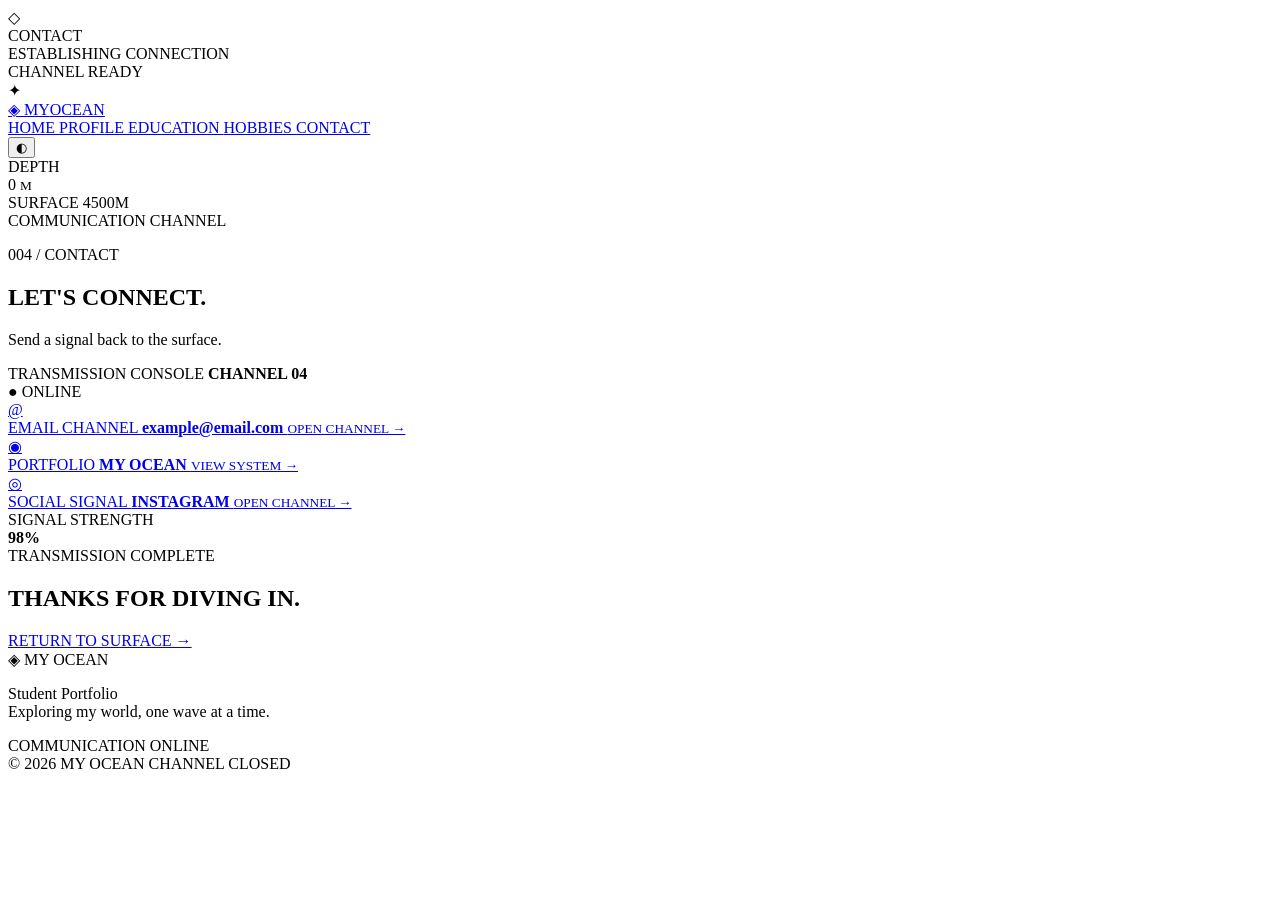
==== contact.html @ f9647137 "Create contact.html" ====
<!DOCTYPE html>
<html lang="th">

<head>

    <meta charset="UTF-8">

    <meta name="viewport"
          content="width=device-width, initial-scale=1.0">

    <title>CONTACT // MY OCEAN</title>

    <link rel="stylesheet"
          href="style.css">

    <script src="script.js" defer></script>

</head>

<body>

    <div class="loader">

        <div class="loader-core">

            <div class="loader-ring"></div>

            <div class="loader-symbol">
                ◇
            </div>

            <div class="loader-title">
                CONTACT
            </div>

            <div class="loader-subtitle">
                ESTABLISHING CONNECTION
            </div>

            <div class="loader-progress">
                <span></span>
            </div>

            <div class="loader-status">
                CHANNEL READY
            </div>

        </div>

    </div>


    <div class="custom-cursor">

        <div class="cursor-ring"></div>

        <div class="cursor-coral">
            ✦
        </div>

    </div>


    <div class="ocean-world">

        <div class="water-light"></div>

        <div class="underwater-grid"></div>

        <div class="deep-fog"></div>

        <div class="particles"></div>

        <div class="bubbles"></div>

        <div class="fish-school"></div>

        <div class="coral-field">

            <div class="coral coral-one"></div>
            <div class="coral coral-two"></div>

        </div>

    </div>


    <header class="main-header">

        <nav class="navbar">

            <a href="index.html"
               class="brand">

                <span class="brand-symbol">
                    ◈
                </span>

                MY<span>OCEAN</span>

            </a>


            <div class="nav-links">

                <a href="index.html">
                    HOME
                </a>

                <a href="profile.html">
                    PROFILE
                </a>

                <a href="education.html">
                    EDUCATION
                </a>

                <a href="hobby.html">
                    HOBBIES
                </a>

                <a href="contact.html"
                   class="active">
                    CONTACT
                </a>

            </div>


            <button class="theme-button"
                    id="themeButton">
                ◐
            </button>

        </nav>

    </header>


    <aside class="depth-panel">

        <div class="depth-label">
            DEPTH
        </div>

        <div class="depth-number">

            <span id="depthNumber">
                0
            </span>

            <small>M</small>

        </div>

        <div class="depth-line">

            <span id="depthFill"></span>

        </div>

        <div class="depth-range">
            SURFACE
            <span>4500M</span>
        </div>

    </aside>


    <main>

        <section class="page-hero">

            <div class="system-tag">
                <span></span>
                COMMUNICATION CHANNEL
            </div>

            <p class="hero-index">
                004 / CONTACT
            </p>

            <h1>
                LET'S
                <span>CONNECT.</span>
            </h1>

            <p>
                Send a signal back to the surface.
            </p>

        </section>


        <section class="section">

            <div class="contact-console reveal">

                <div class="console-header">

                    <div>

                        <span>
                            TRANSMISSION CONSOLE
                        </span>

                        <strong>
                            CHANNEL 04
                        </strong>

                    </div>

                    <div class="console-status">
                        ● ONLINE
                    </div>

                </div>


                <div class="contact-grid">


                    <a href="mailto:example@email.com"
                       class="contact-card tilt-card">

                        <div class="contact-icon">
                            @
                        </div>

                        <span>
                            EMAIL CHANNEL
                        </span>

                        <strong>
                            example@email.com
                        </strong>

                        <small>
                            OPEN CHANNEL →
                        </small>

                    </a>


                    <a href="#"
                       class="contact-card tilt-card">

                        <div class="contact-icon">
                            ◉
                        </div>

                        <span>
                            PORTFOLIO
                        </span>

                        <strong>
                            MY OCEAN
                        </strong>

                        <small>
                            VIEW SYSTEM →
                        </small>

                    </a>


                    <a href="#"
                       class="contact-card tilt-card">

                        <div class="contact-icon">
                            ◎
                        </div>

                        <span>
                            SOCIAL SIGNAL
                        </span>

                        <strong>
                            INSTAGRAM
                        </strong>

                        <small>
                            OPEN CHANNEL →
                        </small>

                    </a>


                </div>


                <div class="transmission">

                    <div class="transmission-wave"></div>

                    <span>
                        SIGNAL STRENGTH
                    </span>

                    <div class="signal-bars">

                        <i></i>
                        <i></i>
                        <i></i>
                        <i></i>
                        <i></i>

                    </div>

                    <strong>
                        98%
                    </strong>

                </div>

            </div>

        </section>


        <section class="quote-section">

            <div class="quote-content reveal">

                <span>
                    TRANSMISSION COMPLETE
                </span>

                <h2>
                    THANKS FOR
                    DIVING IN.
                </h2>

                <a href="index.html"
                   class="btn btn-primary">

                    RETURN TO SURFACE
                    →
                    
                </a>

            </div>

        </section>

    </main>


    <footer class="footer">

        <div class="footer-main">

            <div>

                <div class="footer-brand">
                    ◈ MY OCEAN
                </div>

                <p>
                    Student Portfolio
                    <br>
                    Exploring my world,
                    one wave at a time.
                </p>

            </div>

            <div class="footer-status">

                <span class="live-dot"></span>

                COMMUNICATION ONLINE

            </div>

        </div>

        <div class="footer-bottom">

            <span>
                © 2026 MY OCEAN
            </span>

            <span>
                CHANNEL CLOSED
            </span>

        </div>

    </footer>

</body>
</html>
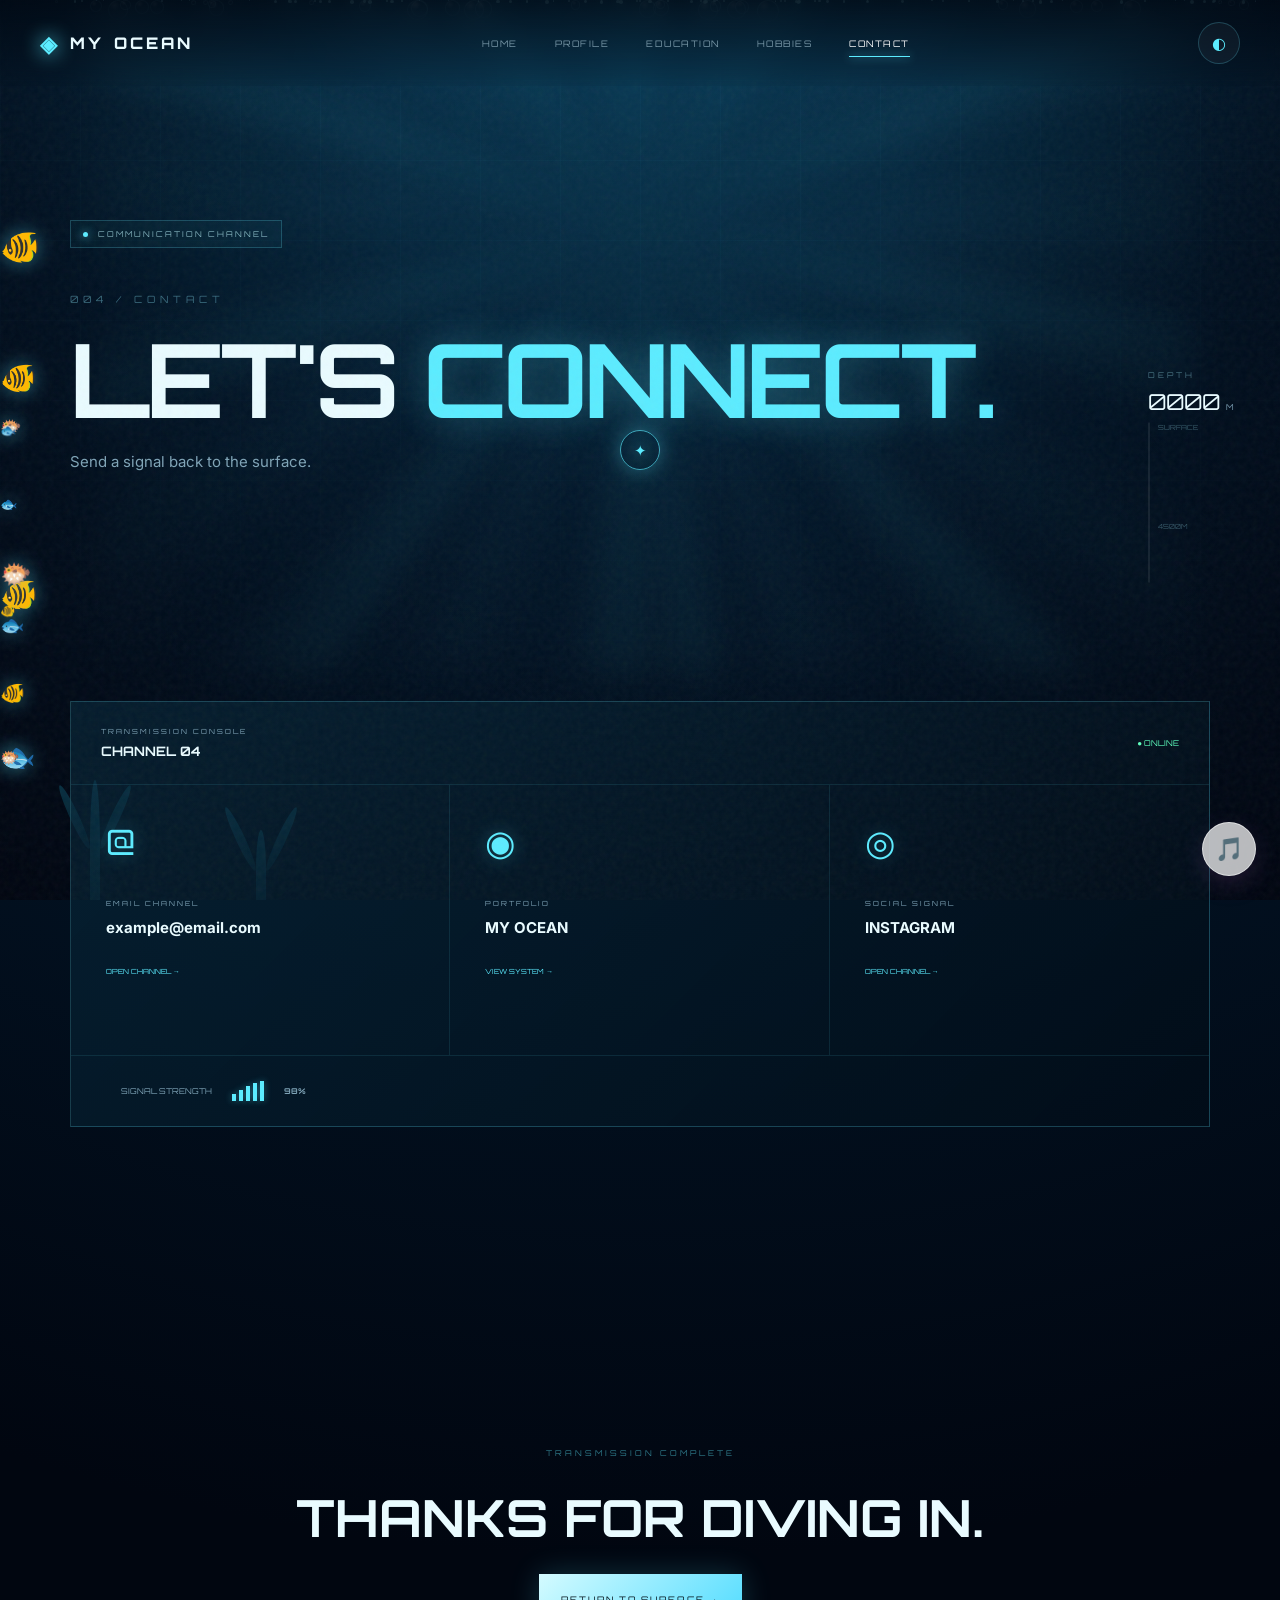
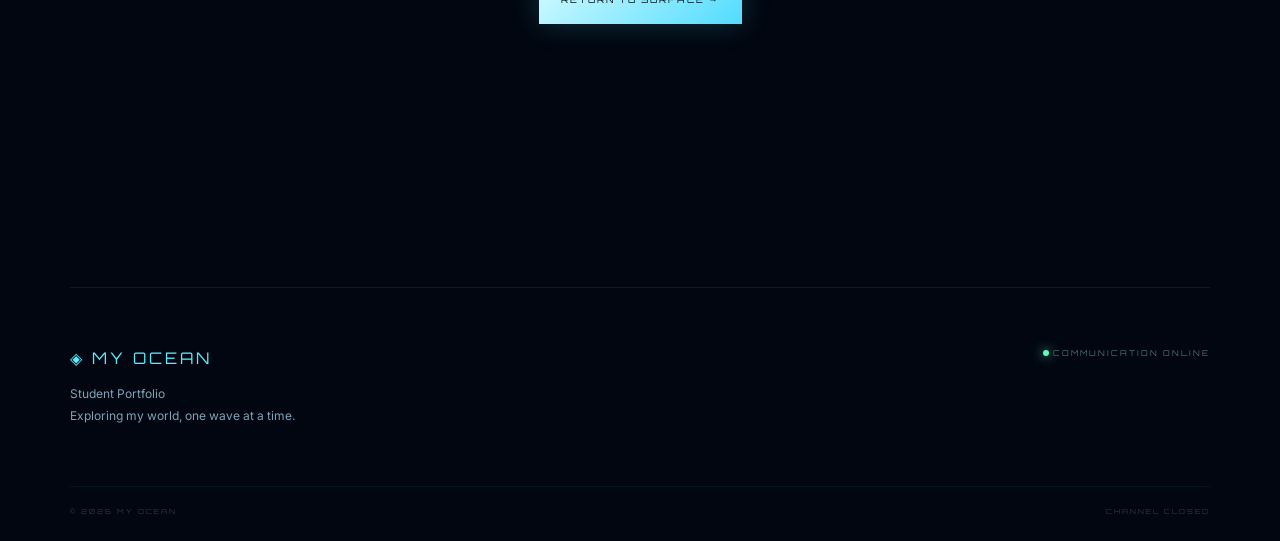
==== commit b9fddd54: "Update contact.html" ====
--- a/contact.html
+++ b/contact.html
@@ -389,5 +389,14 @@
 
     </footer>
 
+    <!-- MUSIC PLAYER -->
+<button id="musicToggle" class="music-button" type="button" aria-label="เปิดเพลง">
+    🎵
+</button>
+
+<audio id="backgroundMusic" loop preload="auto">
+    <source src="Y2Mate.is%20-%20Melanie%20Martinez%20-%20Sippy%20Cup%20audio.mp3" type="audio/mpeg">
+</audio>
+    
 </body>
 </html>
--- a/style.css
+++ b/style.css
@@ -0,0 +1,3638 @@
+@import url('https://fonts.googleapis.com/css2?family=Inter:wght@300;400;500;600;700;800&family=Orbitron:wght@400;500;600;700;800;900&display=swap');
+
+
+:root {
+
+    --cyan: #5cecff;
+    --cyan-bright: #a8f8ff;
+    --blue: #168cff;
+    --deep-blue: #06152c;
+
+    --bg: #010610;
+    --bg-2: #03101e;
+
+    --glass: rgba(7, 30, 52, 0.48);
+    --glass-light: rgba(95, 219, 255, 0.08);
+
+    --border: rgba(102, 230, 255, 0.22);
+
+    --text: #e9fbff;
+    --muted: #7fa4b7;
+
+    --shadow:
+        0 25px 80px rgba(0, 0, 0, 0.55);
+
+    --glow:
+        0 0 35px rgba(92, 236, 255, 0.18);
+
+    --max-width: 1300px;
+
+}
+
+
+* {
+
+    margin: 0;
+
+    padding: 0;
+
+    box-sizing: border-box;
+
+}
+
+
+html {
+
+    scroll-behavior: smooth;
+
+}
+
+
+body {
+
+    background:
+        radial-gradient(
+            circle at 50% -20%,
+            #0c5274 0%,
+            #03192d 35%,
+            #010610 75%
+        );
+
+    color: var(--text);
+
+    font-family: Inter, sans-serif;
+
+    overflow-x: hidden;
+
+    min-height: 100vh;
+
+}
+
+
+body::before {
+
+    content: "";
+
+    position: fixed;
+
+    inset: 0;
+
+    pointer-events: none;
+
+    z-index: 100;
+
+    opacity: 0.045;
+
+    background-image:
+        url("data:image/svg+xml,%3Csvg viewBox='0 0 200 200' xmlns='http://www.w3.org/2000/svg'%3E%3Cfilter id='n'%3E%3CfeTurbulence type='fractalNoise' baseFrequency='.8' numOctaves='4' stitchTiles='stitch'/%3E%3C/filter%3E%3Crect width='100%25' height='100%25' filter='url(%23n)'/%3E%3C/svg%3E");
+
+}
+
+
+a {
+
+    color: inherit;
+
+    text-decoration: none;
+
+}
+
+
+button {
+
+    font: inherit;
+
+}
+
+
+::-webkit-scrollbar {
+
+    width: 7px;
+
+}
+
+
+::-webkit-scrollbar-track {
+
+    background: #010610;
+
+}
+
+
+::-webkit-scrollbar-thumb {
+
+    background:
+        linear-gradient(
+            #20cfff,
+            #145bff
+        );
+
+    border-radius: 20px;
+
+}
+
+
+/* ================================= */
+/* LOADER */
+/* ================================= */
+
+.loader {
+
+    position: fixed;
+
+    inset: 0;
+
+    z-index: 9999;
+
+    background:
+        radial-gradient(
+            circle,
+            #073b55,
+            #010610 70%
+        );
+
+    display: grid;
+
+    place-items: center;
+
+    transition:
+        opacity 1s ease,
+        visibility 1s ease;
+
+}
+
+
+.loader.loaded {
+
+    opacity: 0;
+
+    visibility: hidden;
+
+}
+
+
+.loader-core {
+
+    width: min(90vw, 430px);
+
+    text-align: center;
+
+    position: relative;
+
+}
+
+
+.loader-ring {
+
+    width: 130px;
+
+    height: 130px;
+
+    margin: auto;
+
+    border:
+
+        1px solid rgba(92,236,255,.25);
+
+    border-top-color:
+        var(--cyan);
+
+    border-radius: 50%;
+
+    animation:
+        spin 1.2s linear infinite;
+
+}
+
+
+.loader-ring::after {
+
+    content: "";
+
+    position: absolute;
+
+    inset: 18px;
+
+    border:
+
+        1px dashed
+        rgba(92,236,255,.4);
+
+    border-radius: 50%;
+
+    animation:
+        spinReverse 3s linear infinite;
+
+}
+
+
+.loader-symbol {
+
+    font-size: 35px;
+
+    color: var(--cyan);
+
+    margin-top: -90px;
+
+    margin-bottom: 65px;
+
+    text-shadow:
+        0 0 30px var(--cyan);
+
+}
+
+
+.loader-title {
+
+    font-family: Orbitron, sans-serif;
+
+    font-size: 22px;
+
+    letter-spacing: 7px;
+
+    margin-top: 30px;
+
+}
+
+
+.loader-subtitle {
+
+    font-family: Orbitron, sans-serif;
+
+    color: var(--muted);
+
+    font-size: 9px;
+
+    letter-spacing: 3px;
+
+    margin-top: 15px;
+
+}
+
+
+.loader-progress {
+
+    width: 100%;
+
+    height: 2px;
+
+    background:
+        rgba(255,255,255,.08);
+
+    margin-top: 35px;
+
+    overflow: hidden;
+
+}
+
+
+.loader-progress span {
+
+    display: block;
+
+    width: 100%;
+
+    height: 100%;
+
+    background:
+        linear-gradient(
+            90deg,
+            transparent,
+            var(--cyan),
+            transparent
+        );
+
+    animation:
+        loading 1.6s ease-in-out infinite;
+
+}
+
+
+.loader-status {
+
+    font-family: Orbitron, sans-serif;
+
+    color: var(--cyan);
+
+    font-size: 8px;
+
+    letter-spacing: 3px;
+
+    margin-top: 15px;
+
+}
+
+
+@keyframes loading {
+
+    from {
+        transform: translateX(-100%);
+    }
+
+    to {
+        transform: translateX(100%);
+    }
+
+}
+
+
+@keyframes spin {
+
+    to {
+        transform: rotate(360deg);
+    }
+
+}
+
+
+@keyframes spinReverse {
+
+    to {
+        transform: rotate(-360deg);
+    }
+
+}
+
+
+/* ================================= */
+/* CUSTOM CURSOR */
+/* ================================= */
+
+.custom-cursor {
+
+    position: fixed;
+
+    left: 0;
+
+    top: 0;
+
+    width: 40px;
+
+    height: 40px;
+
+    pointer-events: none;
+
+    z-index: 10000;
+
+    transform:
+        translate(-50%, -50%);
+
+}
+
+
+.cursor-ring {
+
+    position: absolute;
+
+    inset: 0;
+
+    border:
+        1px solid
+        rgba(92,236,255,.65);
+
+    border-radius: 50%;
+
+    box-shadow:
+        0 0 20px
+        rgba(92,236,255,.35);
+
+    transition:
+        transform .25s ease;
+
+}
+
+
+.cursor-coral {
+
+    position: absolute;
+
+    inset: 0;
+
+    display: grid;
+
+    place-items: center;
+
+    color: var(--cyan);
+
+    font-size: 15px;
+
+    text-shadow:
+        0 0 15px var(--cyan);
+
+}
+
+
+.cursor-hover .cursor-ring {
+
+    transform: scale(1.7);
+
+    border-color:
+        rgba(255,255,255,.9);
+
+}
+
+
+/* ================================= */
+/* OCEAN WORLD */
+/* ================================= */
+
+.ocean-world {
+
+    position: fixed;
+
+    inset: 0;
+
+    overflow: hidden;
+
+    pointer-events: none;
+
+    z-index: -2;
+
+}
+
+
+.water-light {
+
+    position: absolute;
+
+    top: -25%;
+
+    left: 50%;
+
+    width: 1100px;
+
+    height: 900px;
+
+    transform:
+        translateX(-50%);
+
+    background:
+
+        repeating-conic-gradient(
+            from 180deg,
+            rgba(78,231,255,.14) 0deg,
+            transparent 12deg,
+            rgba(78,231,255,.05) 24deg,
+            transparent 35deg
+        );
+
+    filter: blur(18px);
+
+    opacity: .7;
+
+    animation:
+        caustics 12s ease-in-out infinite;
+
+}
+
+
+@keyframes caustics {
+
+    0%,100% {
+
+        transform:
+            translateX(-50%)
+            scale(1)
+            rotate(0deg);
+
+    }
+
+    50% {
+
+        transform:
+            translateX(-50%)
+            scale(1.12)
+            rotate(4deg);
+
+    }
+
+}
+
+
+.underwater-grid {
+
+    position: absolute;
+
+    inset: 0;
+
+    background-image:
+
+        linear-gradient(
+            rgba(71,225,255,.035) 1px,
+            transparent 1px
+        ),
+
+        linear-gradient(
+            90deg,
+            rgba(71,225,255,.035) 1px,
+            transparent 1px
+        );
+
+    background-size:
+        80px 80px;
+
+    mask-image:
+        linear-gradient(
+            to bottom,
+            black,
+            transparent
+        );
+
+}
+
+
+.deep-fog {
+
+    position: absolute;
+
+    inset: 0;
+
+    background:
+
+        radial-gradient(
+            ellipse at 50% 10%,
+            transparent 0%,
+            rgba(0,13,28,.1) 30%,
+            rgba(0,3,12,.72) 100%
+        );
+
+}
+
+
+.particles {
+
+    position: absolute;
+
+    inset: 0;
+
+}
+
+
+.particle {
+
+    position: absolute;
+
+    width: 2px;
+
+    height: 2px;
+
+    background:
+        rgba(160,245,255,.8);
+
+    border-radius: 50%;
+
+    box-shadow:
+        0 0 8px
+        rgba(92,236,255,.7);
+
+    animation:
+        drift linear infinite;
+
+}
+
+
+@keyframes drift {
+
+    from {
+
+        transform:
+            translateY(110vh)
+            translateX(0);
+
+        opacity: 0;
+
+    }
+
+    15% {
+        opacity: .8;
+    }
+
+    85% {
+        opacity: .8;
+    }
+
+    to {
+
+        transform:
+            translateY(-10vh)
+            translateX(80px);
+
+        opacity: 0;
+
+    }
+
+}
+
+
+/* ================================= */
+/* BUBBLES */
+/* ================================= */
+
+.bubbles {
+
+    position: absolute;
+
+    inset: 0;
+
+}
+
+
+.bubble {
+
+    position: absolute;
+
+    border:
+        1px solid
+        rgba(150,240,255,.25);
+
+    border-radius: 50%;
+
+    background:
+        radial-gradient(
+            circle at 30% 25%,
+            rgba(255,255,255,.28),
+            transparent 30%
+        );
+
+    animation:
+        bubbleFloat linear infinite;
+
+}
+
+
+@keyframes bubbleFloat {
+
+    from {
+
+        transform:
+            translateY(110vh)
+            translateX(0)
+            scale(.7);
+
+        opacity: 0;
+
+    }
+
+    15% {
+        opacity: .6;
+    }
+
+    80% {
+        opacity: .4;
+    }
+
+    to {
+
+        transform:
+            translateY(-15vh)
+            translateX(100px)
+            scale(1.2);
+
+        opacity: 0;
+
+    }
+
+}
+
+
+/* ================================= */
+/* FISH */
+/* ================================= */
+
+.fish-school {
+
+    position: absolute;
+
+    inset: 0;
+
+}
+
+
+.fish {
+
+    position: absolute;
+
+    font-size: 22px;
+
+    filter:
+        drop-shadow(
+            0 0 10px
+            rgba(90,230,255,.45)
+        );
+
+    animation:
+        fishSwim linear infinite;
+
+}
+
+
+@keyframes fishSwim {
+
+    0% {
+
+        transform:
+            translateX(-15vw)
+            translateY(0)
+            scaleX(1);
+
+    }
+
+    48% {
+
+        transform:
+            translateX(115vw)
+            translateY(-40px)
+            scaleX(1);
+
+    }
+
+    50% {
+
+        transform:
+            translateX(115vw)
+            translateY(-40px)
+            scaleX(-1);
+
+    }
+
+    98% {
+
+        transform:
+            translateX(-15vw)
+            translateY(20px)
+            scaleX(-1);
+
+    }
+
+    100% {
+
+        transform:
+            translateX(-15vw)
+            translateY(20px)
+            scaleX(1);
+
+    }
+
+}
+
+
+/* ================================= */
+/* CORAL */
+/* ================================= */
+
+.coral-field {
+
+    position: absolute;
+
+    left: 0;
+
+    right: 0;
+
+    bottom: -10px;
+
+    height: 190px;
+
+    opacity: .45;
+
+}
+
+
+.coral {
+
+    position: absolute;
+
+    bottom: 0;
+
+    width: 10px;
+
+    height: 100px;
+
+    background:
+        linear-gradient(
+            to top,
+            #092f40,
+            #116079
+        );
+
+    border-radius:
+        100% 100% 5px 5px;
+
+    box-shadow:
+        0 0 25px
+        rgba(20,160,190,.12);
+
+}
+
+
+.coral::before,
+.coral::after {
+
+    content: "";
+
+    position: absolute;
+
+    bottom: 45%;
+
+    width: 9px;
+
+    height: 70px;
+
+    background:
+        inherit;
+
+    border-radius: 100%;
+
+}
+
+
+.coral::before {
+
+    left: -20px;
+
+    transform:
+        rotate(-25deg);
+
+}
+
+
+.coral::after {
+
+    right: -20px;
+
+    transform:
+        rotate(25deg);
+
+}
+
+
+.coral-one {
+
+    left: 7%;
+
+    height: 130px;
+
+}
+
+
+.coral-two {
+
+    left: 20%;
+
+    height: 80px;
+
+}
+
+
+.coral-three {
+
+    right: 17%;
+
+    height: 120px;
+
+}
+
+
+.coral-four {
+
+    right: 6%;
+
+    height: 90px;
+
+}
+
+
+/* ================================= */
+/* HEADER */
+/* ================================= */
+
+.main-header {
+
+    position: fixed;
+
+    top: 0;
+
+    left: 0;
+
+    right: 0;
+
+    z-index: 500;
+
+    padding:
+        22px 40px;
+
+    background:
+        linear-gradient(
+            rgba(1,8,18,.8),
+            rgba(1,8,18,.05)
+        );
+
+    backdrop-filter:
+        blur(12px);
+
+}
+
+
+.navbar {
+
+    max-width:
+        var(--max-width);
+
+    margin: auto;
+
+    display: flex;
+
+    align-items: center;
+
+    justify-content: space-between;
+
+    gap: 30px;
+
+}
+
+
+.brand {
+
+    font-family: Orbitron, sans-serif;
+
+    font-weight: 800;
+
+    letter-spacing: 3px;
+
+    display: flex;
+
+    align-items: center;
+
+    gap: 10px;
+
+}
+
+
+.brand > span:last-child span {
+
+    color: var(--cyan);
+
+}
+
+
+.brand-symbol {
+
+    color: var(--cyan);
+
+    font-size: 22px;
+
+    text-shadow:
+        0 0 20px var(--cyan);
+
+}
+
+
+.nav-links {
+
+    display: flex;
+
+    align-items: center;
+
+    gap: 7px;
+
+}
+
+
+.nav-links a {
+
+    position: relative;
+
+    padding:
+        11px 15px;
+
+    font-family: Orbitron, sans-serif;
+
+    font-size: 9px;
+
+    letter-spacing: 1.5px;
+
+    color: #7897a7;
+
+    transition: .3s ease;
+
+}
+
+
+.nav-links a:hover,
+.nav-links a.active {
+
+    color: white;
+
+}
+
+
+.nav-links a::after {
+
+    content: "";
+
+    position: absolute;
+
+    left: 15px;
+
+    right: 15px;
+
+    bottom: 3px;
+
+    height: 1px;
+
+    background: var(--cyan);
+
+    transform: scaleX(0);
+
+    transition: .3s ease;
+
+    box-shadow:
+        0 0 10px var(--cyan);
+
+}
+
+
+.nav-links a:hover::after,
+.nav-links a.active::after {
+
+    transform: scaleX(1);
+
+}
+
+
+.theme-button {
+
+    width: 42px;
+
+    height: 42px;
+
+    border:
+        1px solid
+        var(--border);
+
+    background:
+        rgba(255,255,255,.04);
+
+    color: var(--cyan);
+
+    border-radius: 50%;
+
+    cursor: pointer;
+
+    transition: .3s;
+
+}
+
+
+.theme-button:hover {
+
+    transform:
+        rotate(180deg)
+        scale(1.1);
+
+    box-shadow:
+        0 0 25px
+        rgba(92,236,255,.25);
+
+}
+
+
+/* ================================= */
+/* HUD */
+/* ================================= */
+
+.hud {
+
+    position: fixed;
+
+    z-index: 400;
+
+    top: 100px;
+
+    font-family: Orbitron, sans-serif;
+
+    font-size: 8px;
+
+    letter-spacing: 2px;
+
+    color: rgba(148,224,240,.5);
+
+}
+
+
+.hud-top-left {
+
+    left: 40px;
+
+}
+
+
+.hud-top-left small {
+
+    display: block;
+
+    margin-top: 6px;
+
+    color:
+        rgba(148,224,240,.25);
+
+}
+
+
+.hud-top-right {
+
+    right: 40px;
+
+}
+
+
+.live-dot {
+
+    display: inline-block;
+
+    width: 6px;
+
+    height: 6px;
+
+    border-radius: 50%;
+
+    background: #5cffbf;
+
+    box-shadow:
+        0 0 12px #5cffbf;
+
+    animation:
+        blink 1.5s infinite;
+
+}
+
+
+@keyframes blink {
+
+    50% {
+        opacity: .25;
+    }
+
+}
+
+
+/* ================================= */
+/* DEPTH */
+/* ================================= */
+
+.depth-panel {
+
+    position: fixed;
+
+    right: 32px;
+
+    top: 50%;
+
+    transform:
+        translateY(-50%);
+
+    z-index: 300;
+
+    width: 100px;
+
+    font-family: Orbitron, sans-serif;
+
+}
+
+
+.depth-label {
+
+    color:
+        rgba(150,220,235,.45);
+
+    font-size: 8px;
+
+    letter-spacing: 3px;
+
+}
+
+
+.depth-number {
+
+    font-size: 22px;
+
+    margin: 8px 0;
+
+}
+
+
+.depth-number small {
+
+    font-size: 8px;
+
+    color: var(--muted);
+
+}
+
+
+.depth-line {
+
+    width: 2px;
+
+    height: 160px;
+
+    background:
+        rgba(255,255,255,.08);
+
+    position: relative;
+
+}
+
+
+.depth-line span {
+
+    position: absolute;
+
+    left: 0;
+
+    bottom: 0;
+
+    width: 100%;
+
+    height: 0%;
+
+    background:
+        linear-gradient(
+            to top,
+            var(--blue),
+            var(--cyan)
+        );
+
+    box-shadow:
+        0 0 12px var(--cyan);
+
+    transition:
+        height .15s linear;
+
+}
+
+
+.depth-range {
+
+    display: flex;
+
+    flex-direction: column;
+
+    gap: 90px;
+
+    font-size: 7px;
+
+    color:
+        rgba(150,220,235,.35);
+
+    margin-top: -160px;
+
+    margin-left: 10px;
+
+}
+
+
+.depth-range span {
+
+    color:
+        rgba(150,220,235,.35);
+
+}
+
+
+/* ================================= */
+/* HERO */
+/* ================================= */
+
+.hero {
+
+    min-height: 100vh;
+
+    max-width:
+        var(--max-width);
+
+    margin: auto;
+
+    padding:
+        170px 70px 100px;
+
+    display: flex;
+
+    align-items: center;
+
+    position: relative;
+
+}
+
+
+.hero-content {
+
+    width: 62%;
+
+    position: relative;
+
+    z-index: 5;
+
+}
+
+
+.system-tag {
+
+    display: inline-flex;
+
+    align-items: center;
+
+    gap: 10px;
+
+    padding:
+        8px 12px;
+
+    border:
+        1px solid
+        var(--border);
+
+    background:
+        rgba(92,236,255,.035);
+
+    font-family: Orbitron, sans-serif;
+
+    font-size: 8px;
+
+    letter-spacing: 2px;
+
+    color:
+        rgba(182,239,247,.7);
+
+}
+
+
+.system-tag span {
+
+    width: 5px;
+
+    height: 5px;
+
+    border-radius: 50%;
+
+    background: var(--cyan);
+
+    box-shadow:
+        0 0 10px var(--cyan);
+
+}
+
+
+.hero-index {
+
+    font-family: Orbitron, sans-serif;
+
+    font-size: 10px;
+
+    letter-spacing: 5px;
+
+    color:
+        rgba(125,210,230,.45);
+
+    margin-top: 45px;
+
+}
+
+
+.hero h1 {
+
+    font-family: Orbitron, sans-serif;
+
+    font-size:
+        clamp(55px, 8vw, 125px);
+
+    line-height: .88;
+
+    letter-spacing: -5px;
+
+    margin:
+        20px 0 30px;
+
+    font-weight: 800;
+
+    text-shadow:
+        0 20px 60px
+        rgba(0,0,0,.55);
+
+}
+
+
+.hero h1 span,
+.page-hero h1 span,
+.section-heading h2 span,
+.profile-info h2 span,
+.large-panel h2 span {
+
+    color: var(--cyan);
+
+    text-shadow:
+        0 0 35px
+        rgba(92,236,255,.3);
+
+}
+
+
+.hero-description {
+
+    max-width: 550px;
+
+    color:
+        rgba(190,224,232,.62);
+
+    line-height: 1.9;
+
+    font-size: 15px;
+
+}
+
+
+.hero-buttons {
+
+    display: flex;
+
+    gap: 15px;
+
+    margin-top: 35px;
+
+}
+
+
+.btn {
+
+    display: inline-flex;
+
+    align-items: center;
+
+    gap: 20px;
+
+    min-height: 50px;
+
+    padding:
+        0 22px;
+
+    font-family: Orbitron, sans-serif;
+
+    font-size: 9px;
+
+    letter-spacing: 2px;
+
+    transition: .3s ease;
+
+    position: relative;
+
+    overflow: hidden;
+
+}
+
+
+.btn-primary {
+
+    color: #001018;
+
+    background:
+        linear-gradient(
+            135deg,
+            #d4fbff,
+            #52dcff
+        );
+
+    box-shadow:
+        0 0 30px
+        rgba(92,236,255,.2);
+
+}
+
+
+.btn-primary:hover {
+
+    transform:
+        translateY(-4px);
+
+    box-shadow:
+        0 15px 45px
+        rgba(92,236,255,.25);
+
+}
+
+
+.btn-ghost {
+
+    border:
+        1px solid
+        var(--border);
+
+    color: #b9dce6;
+
+}
+
+
+.btn-ghost:hover {
+
+    border-color:
+        var(--cyan);
+
+    color: white;
+
+}
+
+
+.hero-data {
+
+    display: flex;
+
+    gap: 45px;
+
+    margin-top: 60px;
+
+}
+
+
+.hero-data div {
+
+    display: flex;
+
+    flex-direction: column;
+
+    gap: 7px;
+
+}
+
+
+.hero-data small {
+
+    font-family: Orbitron, sans-serif;
+
+    color:
+        rgba(125,210,230,.35);
+
+    font-size: 7px;
+
+    letter-spacing: 2px;
+
+}
+
+
+.hero-data strong {
+
+    font-family: Orbitron, sans-serif;
+
+    font-size: 9px;
+
+    letter-spacing: 1px;
+
+}
+
+
+/* ================================= */
+/* ORB */
+/* ================================= */
+
+.hero-orb {
+
+    position: absolute;
+
+    right: 2%;
+
+    top: 50%;
+
+    transform:
+        translateY(-50%);
+
+    width: 420px;
+
+    height: 420px;
+
+}
+
+
+.orb-ring {
+
+    position: absolute;
+
+    inset: 0;
+
+    border-radius: 50%;
+
+    border:
+        1px solid
+        rgba(92,236,255,.15);
+
+}
+
+
+.orb-ring-one {
+
+    animation:
+        orbSpin 20s linear infinite;
+
+}
+
+
+.orb-ring-two {
+
+    inset: 45px;
+
+    border-style: dashed;
+
+    animation:
+        orbSpinReverse 14s linear infinite;
+
+}
+
+
+.orb-core {
+
+    position: absolute;
+
+    inset: 105px;
+
+    border-radius: 50%;
+
+    background:
+
+        radial-gradient(
+            circle at 35% 30%,
+            #a6faff,
+            #1196bd 25%,
+            #06304c 55%,
+            #010a14 75%
+        );
+
+    box-shadow:
+
+        0 0 80px
+        rgba(50,218,255,.3),
+
+        inset
+        0 0 70px
+        rgba(0,0,0,.65);
+
+    animation:
+        orbPulse 4s ease-in-out infinite;
+
+}
+
+
+.orb-light {
+
+    position: absolute;
+
+    width: 30%;
+
+    height: 30%;
+
+    top: 15%;
+
+    left: 20%;
+
+    border-radius: 50%;
+
+    background: white;
+
+    filter: blur(14px);
+
+    opacity: .65;
+
+}
+
+
+.orb-label {
+
+    position: absolute;
+
+    right: -20px;
+
+    bottom: 30px;
+
+    font-family: Orbitron, sans-serif;
+
+    font-size: 8px;
+
+    line-height: 1.8;
+
+    letter-spacing: 3px;
+
+    color:
+        rgba(164,230,241,.4);
+
+}
+
+
+@keyframes orbSpin {
+
+    to {
+        transform: rotate(360deg);
+    }
+
+}
+
+
+@keyframes orbSpinReverse {
+
+    to {
+        transform: rotate(-360deg);
+    }
+
+}
+
+
+@keyframes orbPulse {
+
+    50% {
+
+        transform:
+            scale(1.06);
+
+        box-shadow:
+            0 0 110px
+            rgba(50,218,255,.4);
+
+    }
+
+}
+
+
+/* ================================= */
+/* SCROLL */
+/* ================================= */
+
+.scroll-indicator {
+
+    position: absolute;
+
+    left: 70px;
+
+    bottom: 30px;
+
+    display: flex;
+
+    align-items: center;
+
+    gap: 15px;
+
+    font-family: Orbitron, sans-serif;
+
+    font-size: 7px;
+
+    letter-spacing: 3px;
+
+    color:
+        rgba(160,220,230,.35);
+
+}
+
+
+.scroll-line {
+
+    width: 80px;
+
+    height: 1px;
+
+    background:
+        linear-gradient(
+            90deg,
+            var(--cyan),
+            transparent
+        );
+
+}
+
+
+/* ================================= */
+/* SECTIONS */
+/* ================================= */
+
+.section {
+
+    width: min(
+        calc(100% - 140px),
+        var(--max-width)
+    );
+
+    margin:
+        0 auto;
+
+    padding:
+        130px 0;
+
+}
+
+
+.section-heading {
+
+    margin-bottom: 60px;
+
+}
+
+
+.section-number {
+
+    font-family: Orbitron, sans-serif;
+
+    font-size: 10px;
+
+    color: var(--cyan);
+
+}
+
+
+.section-kicker {
+
+    font-family: Orbitron, sans-serif;
+
+    font-size: 9px;
+
+    letter-spacing: 3px;
+
+    color:
+        rgba(145,213,226,.45);
+
+}
+
+
+.section-heading h2 {
+
+    font-family: Orbitron, sans-serif;
+
+    font-size:
+        clamp(35px, 5vw, 70px);
+
+    margin-top: 20px;
+
+    letter-spacing: -2px;
+
+}
+
+
+.section-heading p {
+
+    margin-top: 15px;
+
+    color: var(--muted);
+
+}
+
+
+/* ================================= */
+/* MODULES */
+/* ================================= */
+
+.module-grid {
+
+    display: grid;
+
+    grid-template-columns:
+        repeat(4, 1fr);
+
+    gap: 15px;
+
+}
+
+
+.module-card {
+
+    min-height: 360px;
+
+    padding: 28px;
+
+    border:
+        1px solid
+        var(--border);
+
+    background:
+        linear-gradient(
+            145deg,
+            rgba(13,50,73,.5),
+            rgba(3,16,29,.65)
+        );
+
+    position: relative;
+
+    overflow: hidden;
+
+    transition:
+        transform .4s ease,
+        border-color .3s ease;
+
+    box-shadow:
+        var(--shadow);
+
+}
+
+
+.module-card::before {
+
+    content: "";
+
+    position: absolute;
+
+    inset: 0;
+
+    background:
+        radial-gradient(
+            circle at var(--mx,50%) var(--my,50%),
+            rgba(92,236,255,.13),
+            transparent 35%
+        );
+
+}
+
+
+.module-card:hover {
+
+    border-color:
+        rgba(92,236,255,.65);
+
+}
+
+
+.module-number {
+
+    font-family: Orbitron, sans-serif;
+
+    font-size: 8px;
+
+    color:
+        rgba(140,210,225,.35);
+
+}
+
+
+.module-icon {
+
+    margin-top: 80px;
+
+    font-size: 38px;
+
+    color: var(--cyan);
+
+    text-shadow:
+        0 0 30px
+        rgba(92,236,255,.35);
+
+}
+
+
+.module-card h3 {
+
+    font-family: Orbitron, sans-serif;
+
+    font-size: 20px;
+
+    margin-top: 25px;
+
+}
+
+
+.module-card p {
+
+    color: var(--muted);
+
+    font-size: 13px;
+
+    line-height: 1.7;
+
+    margin-top: 10px;
+
+}
+
+
+.module-arrow {
+
+    position: absolute;
+
+    left: 28px;
+
+    bottom: 25px;
+
+    font-family: Orbitron, sans-serif;
+
+    font-size: 8px;
+
+    letter-spacing: 2px;
+
+    color: var(--cyan);
+
+}
+
+
+/* ================================= */
+/* QUOTE */
+/* ================================= */
+
+.quote-section {
+
+    min-height: 550px;
+
+    display: grid;
+
+    place-items: center;
+
+    position: relative;
+
+    overflow: hidden;
+
+}
+
+
+.quote-orbit {
+
+    position: absolute;
+
+    width: 600px;
+
+    height: 600px;
+
+    border:
+        1px solid
+        rgba(92,236,255,.1);
+
+    border-radius: 50%;
+
+    animation:
+        orbSpin 25s linear infinite;
+
+}
+
+
+.quote-content {
+
+    max-width: 800px;
+
+    text-align: center;
+
+    position: relative;
+
+    z-index: 2;
+
+}
+
+
+.quote-content > span {
+
+    font-family: Orbitron, sans-serif;
+
+    color:
+        rgba(92,236,255,.5);
+
+    font-size: 8px;
+
+    letter-spacing: 3px;
+
+}
+
+
+.quote-content h2 {
+
+    font-family: Orbitron, sans-serif;
+
+    font-size:
+        clamp(28px, 4vw, 55px);
+
+    line-height: 1.25;
+
+    margin: 25px 0;
+
+}
+
+
+.quote-content p {
+
+    color: var(--muted);
+
+    font-family: Orbitron, sans-serif;
+
+    font-size: 9px;
+
+    letter-spacing: 4px;
+
+}
+
+
+/* ================================= */
+/* PAGE HERO */
+/* ================================= */
+
+.page-hero {
+
+    width: min(
+        calc(100% - 140px),
+        var(--max-width)
+    );
+
+    margin: auto;
+
+    padding:
+        220px 0 100px;
+
+}
+
+
+.page-hero h1 {
+
+    font-family: Orbitron, sans-serif;
+
+    font-size:
+        clamp(50px, 8vw, 105px);
+
+    line-height: .95;
+
+    margin: 25px 0;
+
+    letter-spacing: -4px;
+
+}
+
+
+.page-hero > p:last-child {
+
+    color: var(--muted);
+
+    font-size: 15px;
+
+}
+
+
+/* ================================= */
+/* PROFILE */
+/* ================================= */
+
+.profile-section {
+
+    display: grid;
+
+    grid-template-columns:
+        .8fr 1.2fr;
+
+    gap: 80px;
+
+    align-items: center;
+
+}
+
+
+.profile-image-card {
+
+    position: relative;
+
+}
+
+
+.image-frame {
+
+    aspect-ratio: 4 / 5;
+
+    border:
+        1px solid
+        var(--border);
+
+    padding: 10px;
+
+    background:
+        rgba(255,255,255,.025);
+
+    position: relative;
+
+    overflow: hidden;
+
+}
+
+
+.image-frame img {
+
+    width: 100%;
+
+    height: 100%;
+
+    object-fit: cover;
+
+    display: block;
+
+    filter:
+        saturate(.75)
+        contrast(1.08)
+        brightness(.9);
+
+    transition:
+        transform .8s ease;
+
+}
+
+
+.image-frame:hover img {
+
+    transform:
+        scale(1.06);
+
+}
+
+
+.image-overlay {
+
+    position: absolute;
+
+    left: 25px;
+
+    bottom: 25px;
+
+    font-family: Orbitron, sans-serif;
+
+    font-size: 7px;
+
+    letter-spacing: 2px;
+
+    color: var(--cyan);
+
+}
+
+
+.scan-line {
+
+    position: absolute;
+
+    left: 0;
+
+    right: 0;
+
+    top: 0;
+
+    height: 2px;
+
+    background:
+        var(--cyan);
+
+    box-shadow:
+        0 0 20px var(--cyan);
+
+    z-index: 5;
+
+    animation:
+        scanner 4s linear infinite;
+
+}
+
+
+@keyframes scanner {
+
+    from {
+        top: 0;
+    }
+
+    to {
+        top: 100%;
+    }
+
+}
+
+
+.profile-caption {
+
+    display: flex;
+
+    justify-content: space-between;
+
+    padding-top: 15px;
+
+    font-family: Orbitron, sans-serif;
+
+}
+
+
+.profile-caption span {
+
+    color:
+        rgba(140,210,225,.35);
+
+    font-size: 7px;
+
+}
+
+
+.profile-caption strong {
+
+    font-size: 8px;
+
+    color: var(--cyan);
+
+}
+
+
+.profile-info h2 {
+
+    font-family: Orbitron, sans-serif;
+
+    font-size:
+        clamp(28px, 4vw, 55px);
+
+    line-height: 1.15;
+
+    margin: 20px 0;
+
+}
+
+
+.lead {
+
+    color:
+        rgba(185,220,229,.62);
+
+    line-height: 1.9;
+
+}
+
+
+.info-grid {
+
+    display: grid;
+
+    grid-template-columns:
+        repeat(2, 1fr);
+
+    gap: 10px;
+
+    margin-top: 35px;
+
+}
+
+
+.info-box {
+
+    padding: 18px;
+
+    border:
+        1px solid
+        rgba(92,236,255,.12);
+
+    background:
+        rgba(255,255,255,.025);
+
+    transition: .3s;
+
+}
+
+
+.info-box:hover {
+
+    border-color:
+        rgba(92,236,255,.5);
+
+    transform:
+        translateY(-3px);
+
+}
+
+
+.info-box small {
+
+    display: block;
+
+    font-family: Orbitron, sans-serif;
+
+    font-size: 7px;
+
+    letter-spacing: 2px;
+
+    color: var(--muted);
+
+    margin-bottom: 8px;
+
+}
+
+
+.info-box strong {
+
+    font-size: 12px;
+
+}
+
+
+/* ================================= */
+/* ABOUT PANEL */
+/* ================================= */
+
+.about-panel {
+
+    padding-top: 30px;
+
+}
+
+
+.large-panel {
+
+    padding:
+        70px;
+
+    border:
+        1px solid
+        var(--border);
+
+    background:
+        linear-gradient(
+            135deg,
+            rgba(9,49,69,.55),
+            rgba(2,14,26,.65)
+        );
+
+    display: grid;
+
+    grid-template-columns:
+        100px 1fr;
+
+    gap: 40px;
+
+}
+
+
+.panel-index {
+
+    font-family: Orbitron, sans-serif;
+
+    color:
+        rgba(92,236,255,.35);
+
+    font-size: 40px;
+
+}
+
+
+.large-panel h2 {
+
+    font-family: Orbitron, sans-serif;
+
+    font-size:
+        clamp(30px, 5vw, 65px);
+
+    margin:
+        20px 0 30px;
+
+}
+
+
+.large-panel p {
+
+    max-width: 850px;
+
+    color: var(--muted);
+
+    line-height: 1.9;
+
+    margin-top: 15px;
+
+}
+
+
+/* ================================= */
+/* TIMELINE */
+/* ================================= */
+
+.timeline {
+
+    position: relative;
+
+    max-width: 950px;
+
+    margin: auto;
+
+}
+
+
+.timeline::before {
+
+    content: "";
+
+    position: absolute;
+
+    left: 29px;
+
+    top: 0;
+
+    bottom: 0;
+
+    width: 1px;
+
+    background:
+        linear-gradient(
+            var(--cyan),
+            transparent
+        );
+
+}
+
+
+.timeline-item {
+
+    display: grid;
+
+    grid-template-columns: 60px 1fr;
+
+    gap: 35px;
+
+    position: relative;
+
+    padding-bottom: 90px;
+
+}
+
+
+.timeline-marker {
+
+    width: 60px;
+
+    height: 60px;
+
+    border:
+        1px solid
+        var(--border);
+
+    background:
+        #031321;
+
+    display: grid;
+
+    place-items: center;
+
+    font-family: Orbitron, sans-serif;
+
+    font-size: 9px;
+
+    color: var(--cyan);
+
+    z-index: 2;
+
+    box-shadow:
+        0 0 25px
+        rgba(92,236,255,.08);
+
+}
+
+
+.timeline-content {
+
+    padding:
+        10px 30px 35px;
+
+    border-bottom:
+        1px solid
+        rgba(92,236,255,.1);
+
+}
+
+
+.timeline-year {
+
+    font-family: Orbitron, sans-serif;
+
+    font-size: 8px;
+
+    letter-spacing: 3px;
+
+    color: var(--cyan);
+
+}
+
+
+.timeline-content h2 {
+
+    font-family: Orbitron, sans-serif;
+
+    font-size: 28px;
+
+    margin-top: 15px;
+
+}
+
+
+.timeline-content h3 {
+
+    color:
+        rgba(180,220,230,.65);
+
+    margin-top: 8px;
+
+    font-size: 14px;
+
+}
+
+
+.timeline-content p {
+
+    color: var(--muted);
+
+    line-height: 1.8;
+
+    margin-top: 15px;
+
+}
+
+
+.current-badge {
+
+    display: inline-block;
+
+    margin-top: 20px;
+
+    padding:
+        7px 10px;
+
+    border:
+        1px solid
+        rgba(92,255,191,.25);
+
+    color:
+        #5cffbf;
+
+    font-family: Orbitron, sans-serif;
+
+    font-size: 7px;
+
+    letter-spacing: 2px;
+
+}
+
+
+/* ================================= */
+/* STATS */
+/* ================================= */
+
+.stats-grid {
+
+    display: grid;
+
+    grid-template-columns:
+        repeat(4, 1fr);
+
+    gap: 12px;
+
+}
+
+
+.stat-card {
+
+    padding: 30px;
+
+    border:
+        1px solid
+        var(--border);
+
+    background:
+        rgba(255,255,255,.025);
+
+}
+
+
+.stat-card > span {
+
+    font-family: Orbitron, sans-serif;
+
+    font-size: 7px;
+
+    color: var(--muted);
+
+    letter-spacing: 2px;
+
+}
+
+
+.stat-card strong {
+
+    display: block;
+
+    margin-top: 15px;
+
+    font-family: Orbitron, sans-serif;
+
+    font-size: 14px;
+
+}
+
+
+.stat-line {
+
+    height: 2px;
+
+    background:
+        rgba(255,255,255,.08);
+
+    margin-top: 30px;
+
+}
+
+
+.stat-line span {
+
+    display: block;
+
+    height: 100%;
+
+    background:
+        linear-gradient(
+            90deg,
+            var(--blue),
+            var(--cyan)
+        );
+
+    box-shadow:
+        0 0 12px
+        rgba(92,236,255,.4);
+
+}
+
+
+/* ================================= */
+/* HOBBIES */
+/* ================================= */
+
+.hobby-grid {
+
+    display: grid;
+
+    grid-template-columns:
+        repeat(3, 1fr);
+
+    gap: 15px;
+
+}
+
+
+.hobby-card {
+
+    min-height: 390px;
+
+    padding: 30px;
+
+    border:
+        1px solid
+        var(--border);
+
+    background:
+        linear-gradient(
+            145deg,
+            rgba(10,44,63,.55),
+            rgba(2,13,24,.72)
+        );
+
+    position: relative;
+
+    overflow: hidden;
+
+    transition: .4s ease;
+
+}
+
+
+.hobby-card::after {
+
+    content: "";
+
+    position: absolute;
+
+    width: 200px;
+
+    height: 200px;
+
+    right: -100px;
+
+    bottom: -100px;
+
+    border-radius: 50%;
+
+    background:
+        rgba(92,236,255,.08);
+
+    filter: blur(30px);
+
+}
+
+
+.hobby-card:hover {
+
+    border-color:
+        rgba(92,236,255,.6);
+
+}
+
+
+.hobby-icon {
+
+    font-size: 50px;
+
+    filter:
+        drop-shadow(
+            0 0 15px
+            rgba(92,236,255,.2)
+        );
+
+}
+
+
+.hobby-number {
+
+    position: absolute;
+
+    right: 25px;
+
+    top: 25px;
+
+    font-family: Orbitron, sans-serif;
+
+    font-size: 9px;
+
+    color:
+        rgba(150,220,230,.25);
+
+}
+
+
+.hobby-card h2 {
+
+    font-family: Orbitron, sans-serif;
+
+    font-size: 28px;
+
+    margin-top: 45px;
+
+}
+
+
+.hobby-card p {
+
+    color: var(--muted);
+
+    line-height: 1.8;
+
+    margin-top: 12px;
+
+}
+
+
+.hobby-card > span {
+
+    position: absolute;
+
+    bottom: 25px;
+
+    left: 30px;
+
+    font-family: Orbitron, sans-serif;
+
+    font-size: 7px;
+
+    letter-spacing: 2px;
+
+    color: var(--cyan);
+
+}
+
+
+/* ================================= */
+/* CONTACT */
+/* ================================= */
+
+.contact-console {
+
+    border:
+        1px solid
+        var(--border);
+
+    background:
+        linear-gradient(
+            135deg,
+            rgba(10,47,67,.5),
+            rgba(2,13,24,.72)
+        );
+
+}
+
+
+.console-header {
+
+    padding: 25px 30px;
+
+    border-bottom:
+        1px solid
+        rgba(92,236,255,.1);
+
+    display: flex;
+
+    justify-content: space-between;
+
+    align-items: center;
+
+}
+
+
+.console-header span,
+.console-header strong {
+
+    display: block;
+
+}
+
+
+.console-header span {
+
+    font-family: Orbitron, sans-serif;
+
+    font-size: 7px;
+
+    color: var(--muted);
+
+    letter-spacing: 2px;
+
+}
+
+
+.console-header strong {
+
+    font-family: Orbitron, sans-serif;
+
+    font-size: 13px;
+
+    margin-top: 7px;
+
+}
+
+
+.console-status {
+
+    font-family: Orbitron, sans-serif;
+
+    color: #5cffbf;
+
+    font-size: 8px;
+
+}
+
+
+.contact-grid {
+
+    display: grid;
+
+    grid-template-columns:
+        repeat(3, 1fr);
+
+}
+
+
+.contact-card {
+
+    min-height: 270px;
+
+    padding: 35px;
+
+    border-right:
+        1px solid
+        rgba(92,236,255,.1);
+
+    transition: .4s;
+
+}
+
+
+.contact-card:last-child {
+
+    border-right: none;
+
+}
+
+
+.contact-card:hover {
+
+    background:
+        rgba(92,236,255,.04);
+
+}
+
+
+.contact-icon {
+
+    font-family: Orbitron, sans-serif;
+
+    color: var(--cyan);
+
+    font-size: 35px;
+
+    text-shadow:
+        0 0 20px
+        rgba(92,236,255,.3);
+
+}
+
+
+.contact-card span {
+
+    display: block;
+
+    margin-top: 35px;
+
+    font-family: Orbitron, sans-serif;
+
+    font-size: 7px;
+
+    letter-spacing: 2px;
+
+    color: var(--muted);
+
+}
+
+
+.contact-card strong {
+
+    display: block;
+
+    margin-top: 10px;
+
+    font-size: 15px;
+
+}
+
+
+.contact-card small {
+
+    display: block;
+
+    margin-top: 30px;
+
+    color: var(--cyan);
+
+    font-family: Orbitron, sans-serif;
+
+    font-size: 7px;
+
+}
+
+
+.transmission {
+
+    border-top:
+        1px solid
+        rgba(92,236,255,.1);
+
+    padding:
+        25px 30px;
+
+    display: flex;
+
+    align-items: center;
+
+    gap: 20px;
+
+    font-family: Orbitron, sans-serif;
+
+    font-size: 8px;
+
+    color: var(--muted);
+
+}
+
+
+.signal-bars {
+
+    display: flex;
+
+    align-items: end;
+
+    gap: 3px;
+
+    height: 20px;
+
+}
+
+
+.signal-bars i {
+
+    width: 4px;
+
+    background: var(--cyan);
+
+    box-shadow:
+        0 0 7px
+        rgba(92,236,255,.4);
+
+}
+
+
+.signal-bars i:nth-child(1) {
+    height: 7px;
+}
+
+.signal-bars i:nth-child(2) {
+    height: 11px;
+}
+
+.signal-bars i:nth-child(3) {
+    height: 15px;
+}
+
+.signal-bars i:nth-child(4) {
+    height: 18px;
+}
+
+.signal-bars i:nth-child(5) {
+    height: 20px;
+}
+
+
+/* ================================= */
+/* FOOTER */
+/* ================================= */
+
+.footer {
+
+    width: min(
+        calc(100% - 140px),
+        var(--max-width)
+    );
+
+    margin:
+        80px auto 0;
+
+    padding:
+        60px 0 25px;
+
+    border-top:
+        1px solid
+        rgba(92,236,255,.1);
+
+}
+
+
+.footer-main {
+
+    display: flex;
+
+    justify-content: space-between;
+
+    gap: 30px;
+
+}
+
+
+.footer-brand {
+
+    font-family: Orbitron, sans-serif;
+
+    letter-spacing: 3px;
+
+    color: var(--cyan);
+
+}
+
+
+.footer-main p {
+
+    margin-top: 15px;
+
+    color: var(--muted);
+
+    line-height: 1.8;
+
+    font-size: 12px;
+
+}
+
+
+.footer-status {
+
+    font-family: Orbitron, sans-serif;
+
+    font-size: 8px;
+
+    letter-spacing: 2px;
+
+    color:
+        rgba(160,220,230,.5);
+
+}
+
+
+.footer-bottom {
+
+    margin-top: 60px;
+
+    padding-top: 20px;
+
+    border-top:
+        1px solid
+        rgba(92,236,255,.06);
+
+    display: flex;
+
+    justify-content: space-between;
+
+    color:
+        rgba(160,220,230,.25);
+
+    font-family: Orbitron, sans-serif;
+
+    font-size: 7px;
+
+    letter-spacing: 2px;
+
+}
+
+
+/* ================================= */
+/* REVEAL */
+/* ================================= */
+
+.reveal {
+
+    opacity: 0;
+
+    transform:
+        translateY(35px);
+
+    transition:
+        opacity .9s ease,
+        transform .9s ease;
+
+}
+
+
+.reveal.visible {
+
+    opacity: 1;
+
+    transform:
+        translateY(0);
+
+}
+
+
+/* ================================= */
+/* RIPPLE */
+/* ================================= */
+
+.water-ripple {
+
+    position: fixed;
+
+    width: 20px;
+
+    height: 20px;
+
+    border:
+        1px solid
+        rgba(130,245,255,.9);
+
+    border-radius: 50%;
+
+    pointer-events: none;
+
+    z-index: 9998;
+
+    transform:
+        translate(-50%,-50%)
+        scale(1);
+
+    animation:
+        ripple .8s ease-out forwards;
+
+}
+
+
+@keyframes ripple {
+
+    to {
+
+        width: 170px;
+
+        height: 170px;
+
+        opacity: 0;
+
+    }
+
+}
+
+
+/* ================================= */
+/* MOBILE */
+/* ================================= */
+
+@media (max-width: 1000px) {
+
+    .nav-links {
+
+        gap: 0;
+
+    }
+
+    .nav-links a {
+
+        padding:
+            10px 7px;
+
+        font-size: 7px;
+
+    }
+
+    .hero-orb {
+
+        opacity: .35;
+
+        right: -100px;
+
+    }
+
+    .module-grid {
+
+        grid-template-columns:
+            repeat(2, 1fr);
+
+    }
+
+    .stats-grid {
+
+        grid-template-columns:
+            repeat(2, 1fr);
+
+    }
+
+    .hobby-grid {
+
+        grid-template-columns:
+            repeat(2, 1fr);
+
+    }
+
+}
+
+
+@media (max-width: 700px) {
+
+    .main-header {
+
+        padding:
+            15px 18px;
+
+    }
+
+    .nav-links {
+
+        display: none;
+
+    }
+
+    .hud {
+
+        display: none;
+
+    }
+
+    .depth-panel {
+
+        display: none;
+
+    }
+
+    .hero {
+
+        padding:
+            150px 25px 80px;
+
+    }
+
+    .hero-content {
+
+        width: 100%;
+
+    }
+
+    .hero h1 {
+
+        font-size:
+            clamp(48px, 16vw, 80px);
+
+    }
+
+    .hero-orb {
+
+        opacity: .15;
+
+        right: -180px;
+
+    }
+
+    .hero-data {
+
+        flex-wrap: wrap;
+
+        gap: 20px;
+
+    }
+
+    .scroll-indicator {
+
+        left: 25px;
+
+    }
+
+    .section,
+    .page-hero,
+    .footer {
+
+        width:
+            calc(100% - 40px);
+
+    }
+
+    .page-hero {
+
+        padding:
+            160px 0 80px;
+
+    }
+
+    .page-hero h1 {
+
+        font-size:
+            clamp(45px, 14vw, 75px);
+
+    }
+
+    .module-grid,
+    .hobby-grid,
+    .stats-grid {
+
+        grid-template-columns:
+            1fr;
+
+    }
+
+    .profile-section {
+
+        grid-template-columns:
+            1fr;
+
+        gap: 40px;
+
+    }
+
+    .info-grid {
+
+        grid-template-columns:
+            1fr;
+
+    }
+
+    .large-panel {
+
+        grid-template-columns:
+            1fr;
+
+        padding: 30px;
+
+    }
+
+    .panel-index {
+
+        font-size: 25px;
+
+    }
+
+    .contact-grid {
+
+        grid-template-columns:
+            1fr;
+
+    }
+
+    .contact-card {
+
+        border-right: none;
+
+        border-bottom:
+            1px solid
+            rgba(92,236,255,.1);
+
+    }
+
+    .footer-main,
+    .footer-bottom {
+
+        flex-direction: column;
+
+        gap: 20px;
+
+    }
+
+    .hero-buttons {
+
+        flex-direction: column;
+
+    }
+
+    .btn {
+
+        justify-content: center;
+
+    }
+
+}
+
+
+@media (pointer: coarse) {
+
+    .custom-cursor {
+
+        display: none;
+
+    }
+
+}
+
+/* =========================================================
+   MUSIC BUTTON
+========================================================= */
+
+.music-button {
+    position: fixed;
+    right: 24px;
+    bottom: 24px;
+
+    width: 54px;
+    height: 54px;
+
+    border: 1px solid rgba(255, 255, 255, 0.55);
+    border-radius: 50%;
+
+    background:
+        rgba(255, 255, 255, 0.72);
+
+    backdrop-filter: blur(12px);
+    -webkit-backdrop-filter: blur(12px);
+
+    color: #6b416b;
+
+    font-size: 23px;
+
+    display: flex;
+    align-items: center;
+    justify-content: center;
+
+    cursor: pointer;
+
+    box-shadow:
+        0 8px 25px rgba(130, 75, 150, 0.22);
+
+    z-index: 9999;
+
+    transition:
+        transform 0.25s ease,
+        box-shadow 0.25s ease,
+        background 0.25s ease;
+}
+
+.music-button:hover {
+    transform:
+        translateY(-4px)
+        scale(1.06);
+
+    box-shadow:
+        0 12px 32px rgba(130, 75, 150, 0.35);
+}
+
+.music-button:active {
+    transform:
+        scale(0.92);
+}
+
+.music-button.is-playing {
+    animation:
+        musicPulse 1.8s ease-in-out infinite;
+}
+
+@keyframes musicPulse {
+
+    0%,
+    100% {
+        box-shadow:
+            0 8px 25px
+            rgba(130, 75, 150, 0.22);
+    }
+
+    50% {
+        box-shadow:
+            0 8px 32px
+            rgba(255, 120, 210, 0.55);
+    }
+}
+
+@media (max-width: 600px) {
+
+    .music-button {
+        right: 16px;
+        bottom: 16px;
+
+        width: 48px;
+        height: 48px;
+
+        font-size: 20px;
+    }
+
+}
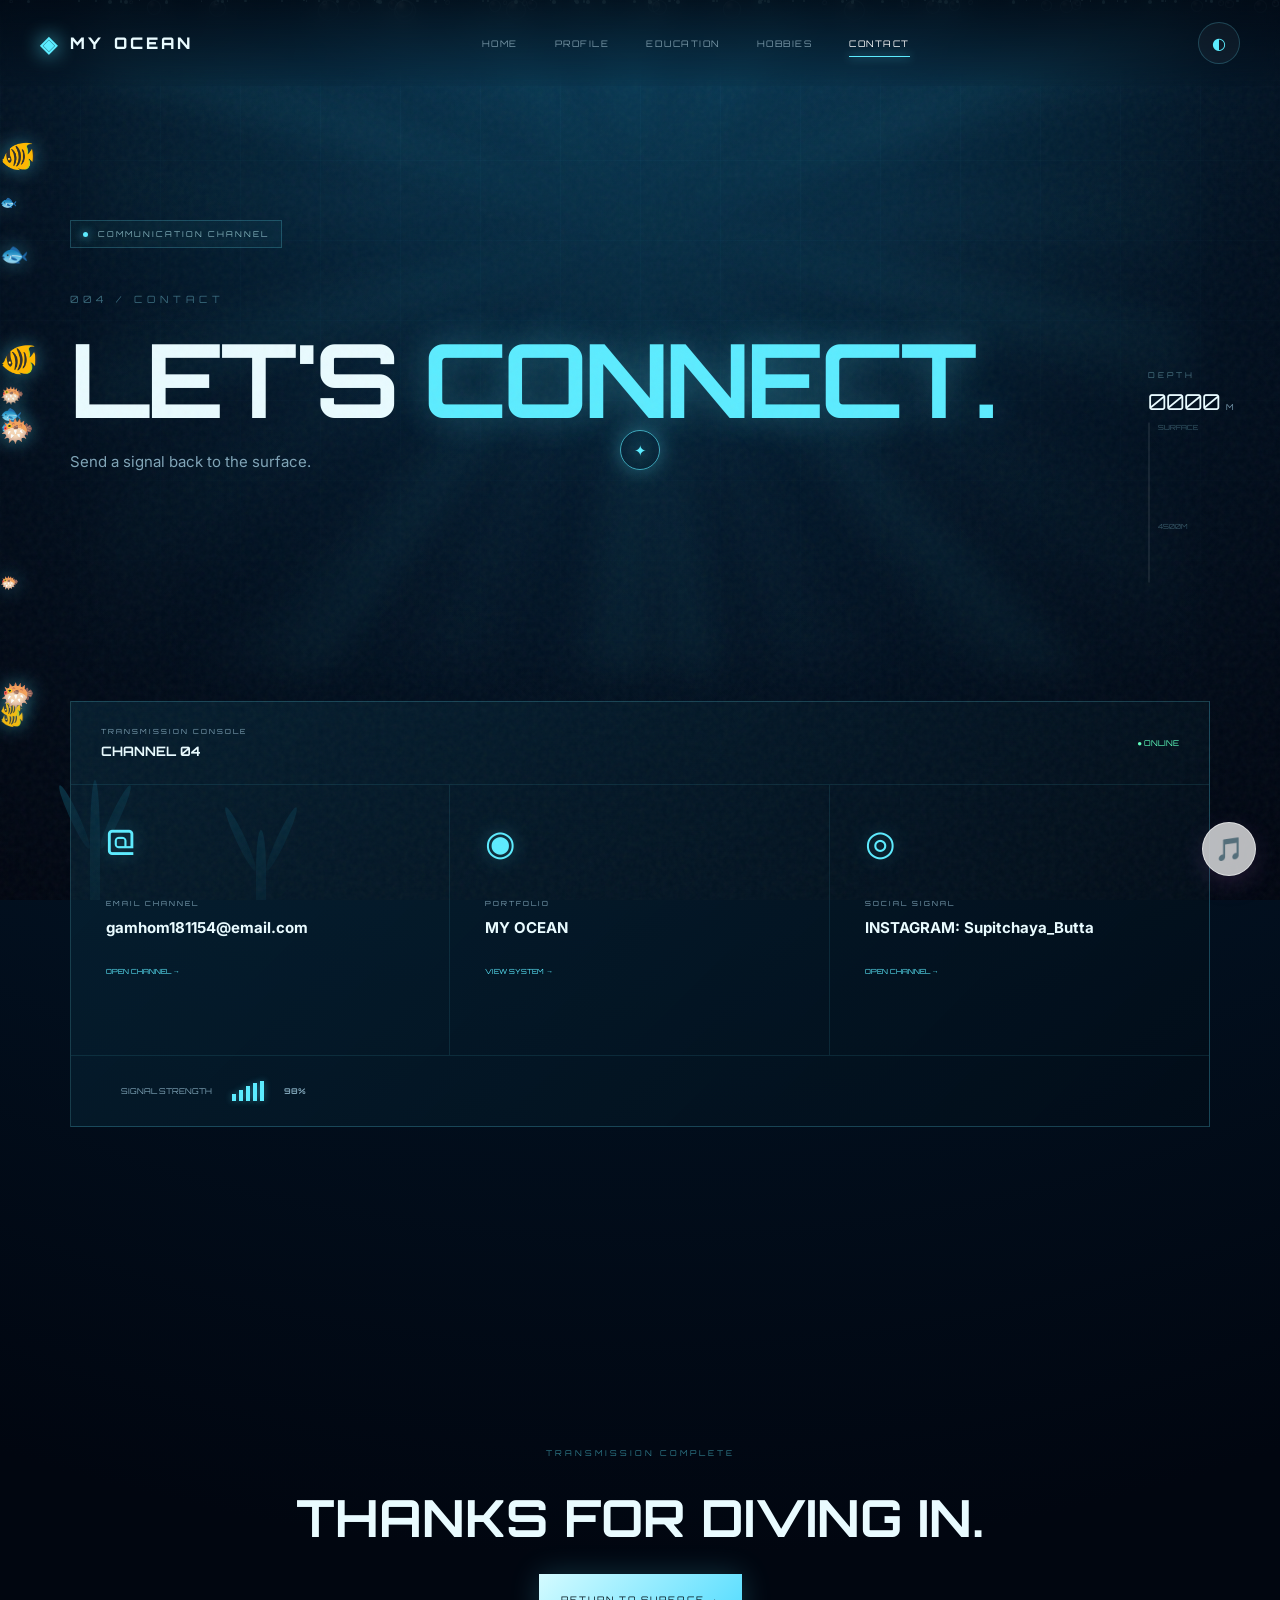
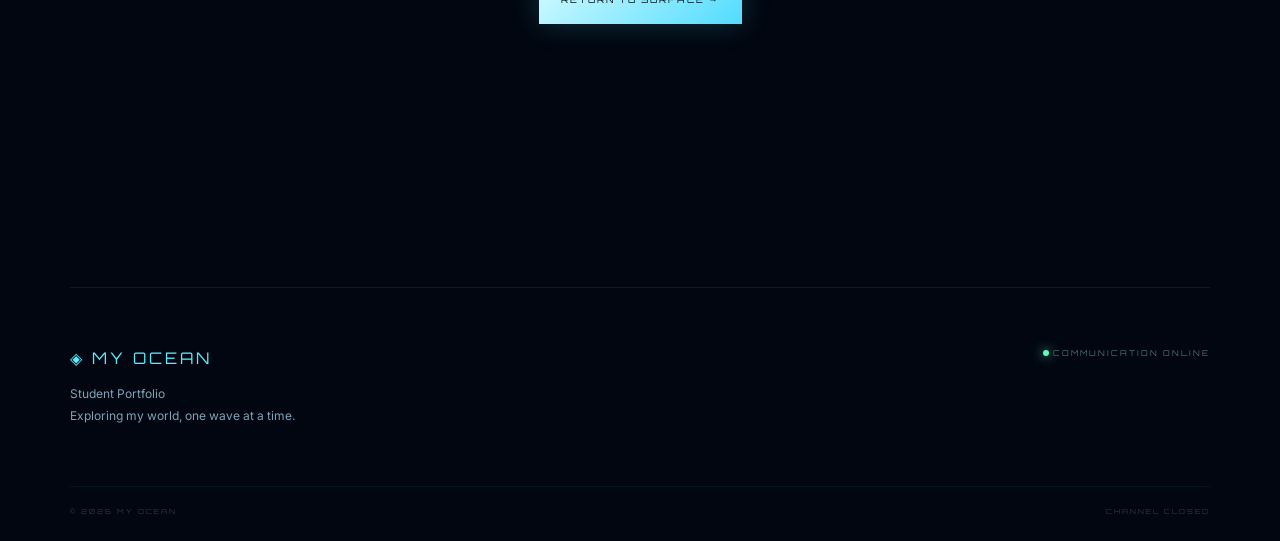
==== commit 6d5e9b28: "Update contact.html" ====
--- a/contact.html
+++ b/contact.html
@@ -232,7 +232,7 @@
                         </span>
 
                         <strong>
-                            example@email.com
+                            gamhom181154@email.com
                         </strong>
 
                         <small>
@@ -276,7 +276,7 @@
                         </span>
 
                         <strong>
-                            INSTAGRAM
+                            INSTAGRAM: Supitchaya_Butta
                         </strong>
 
                         <small>
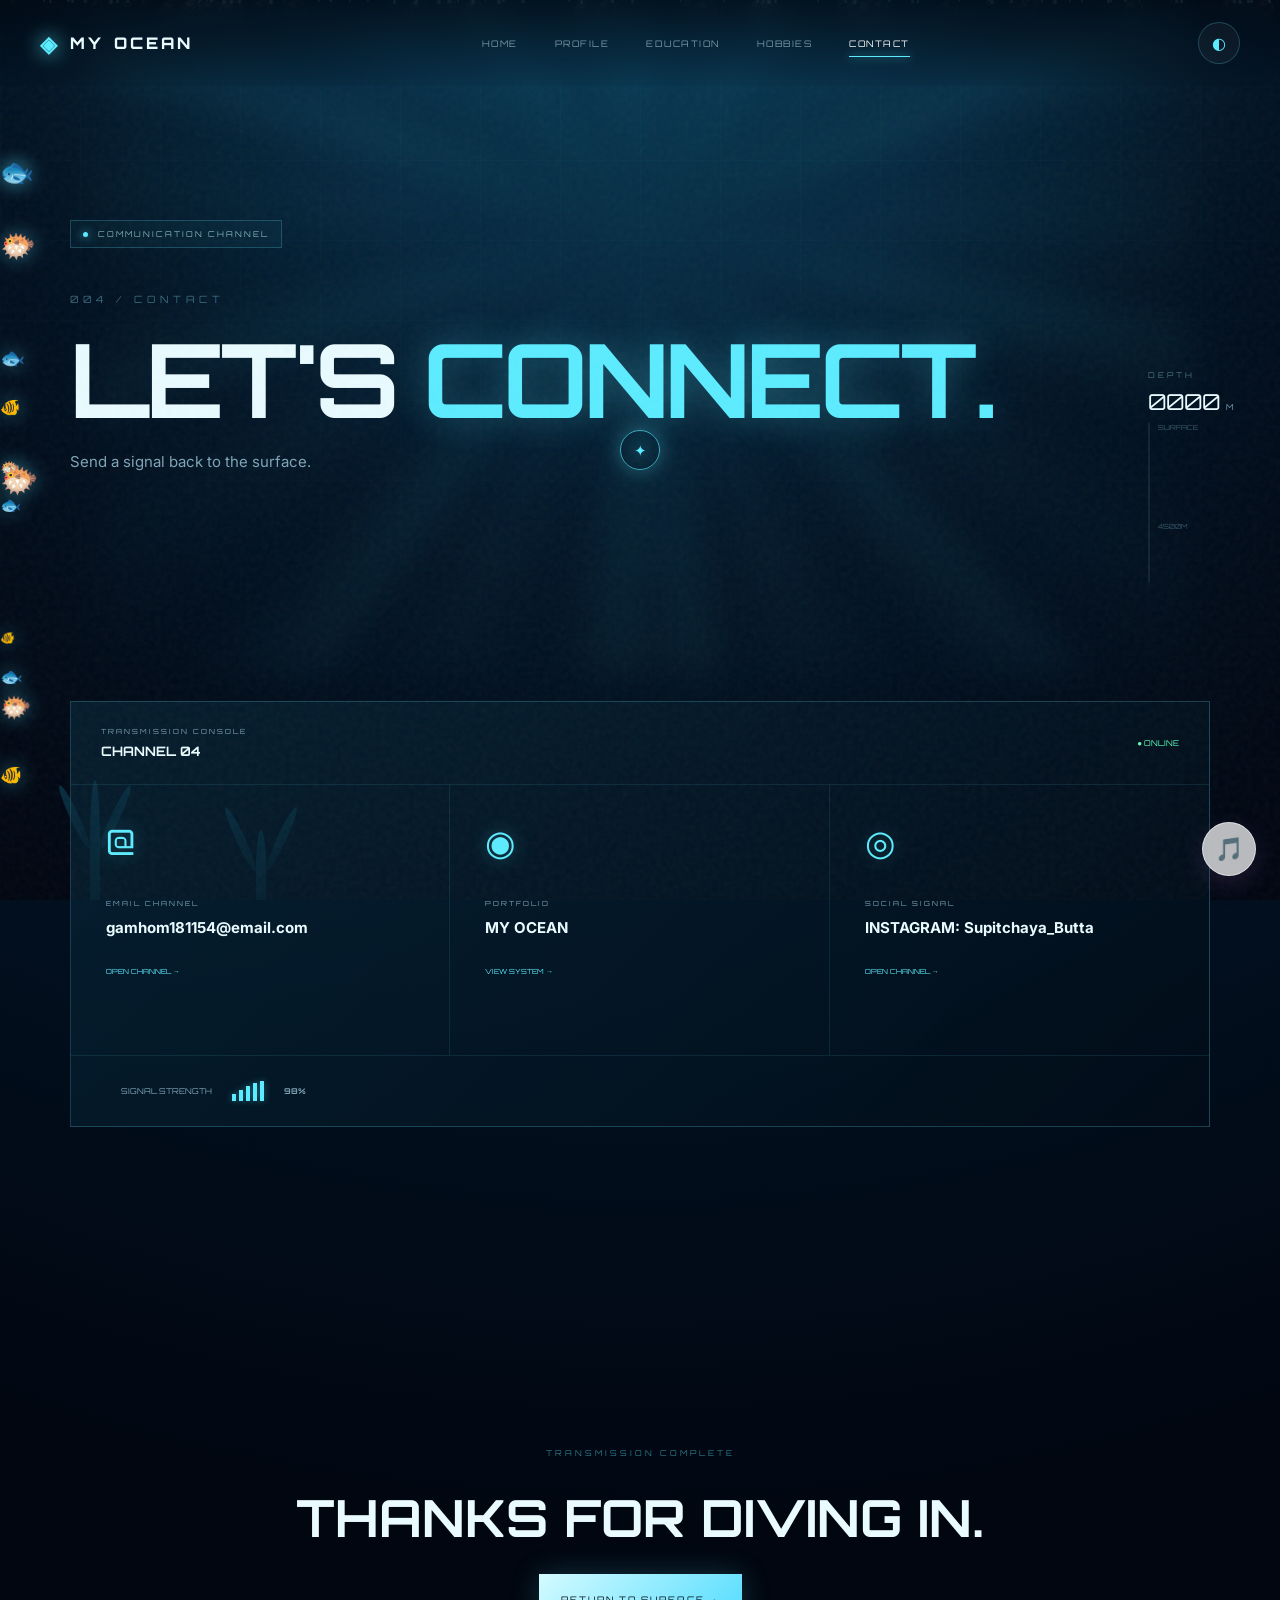
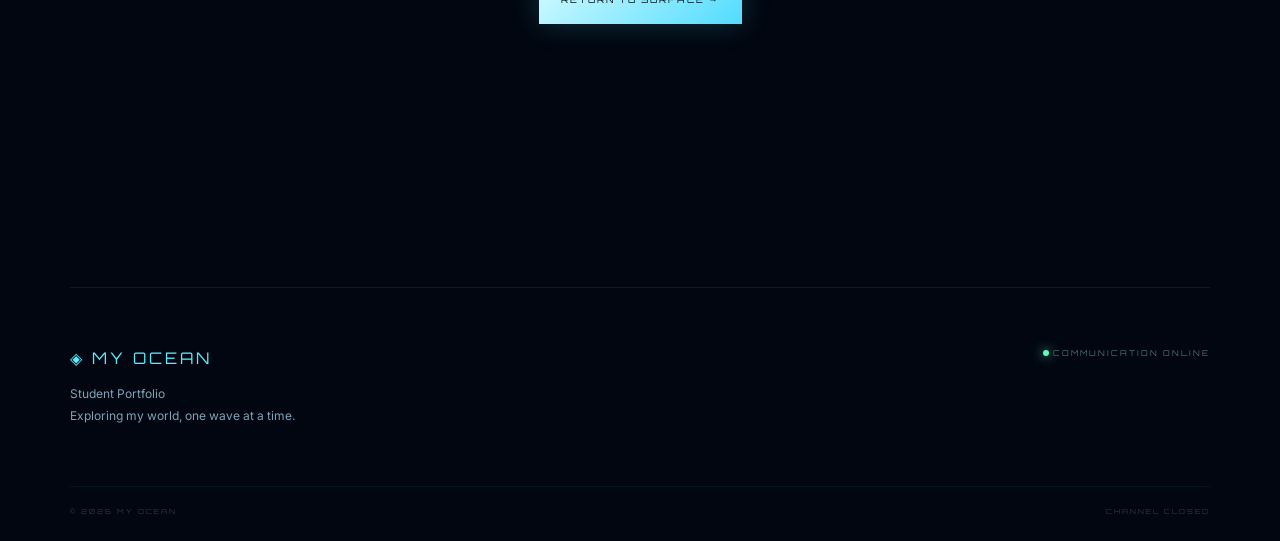
==== commit 4d3990dd: "Update contact.html" ====
--- a/contact.html
+++ b/contact.html
@@ -395,7 +395,7 @@
 </button>
 
 <audio id="backgroundMusic" loop preload="auto">
-    <source src="Y2Mate.is%20-%20Melanie%20Martinez%20-%20Sippy%20Cup%20audio.mp3" type="audio/mpeg">
+    <source src="Y2Mate.is%2520-%2520Melanie%2520Martinez%2520-%2520Sippy%2520Cup%2520audio.mp3" type="audio/mpeg">
 </audio>
     
 </body>
